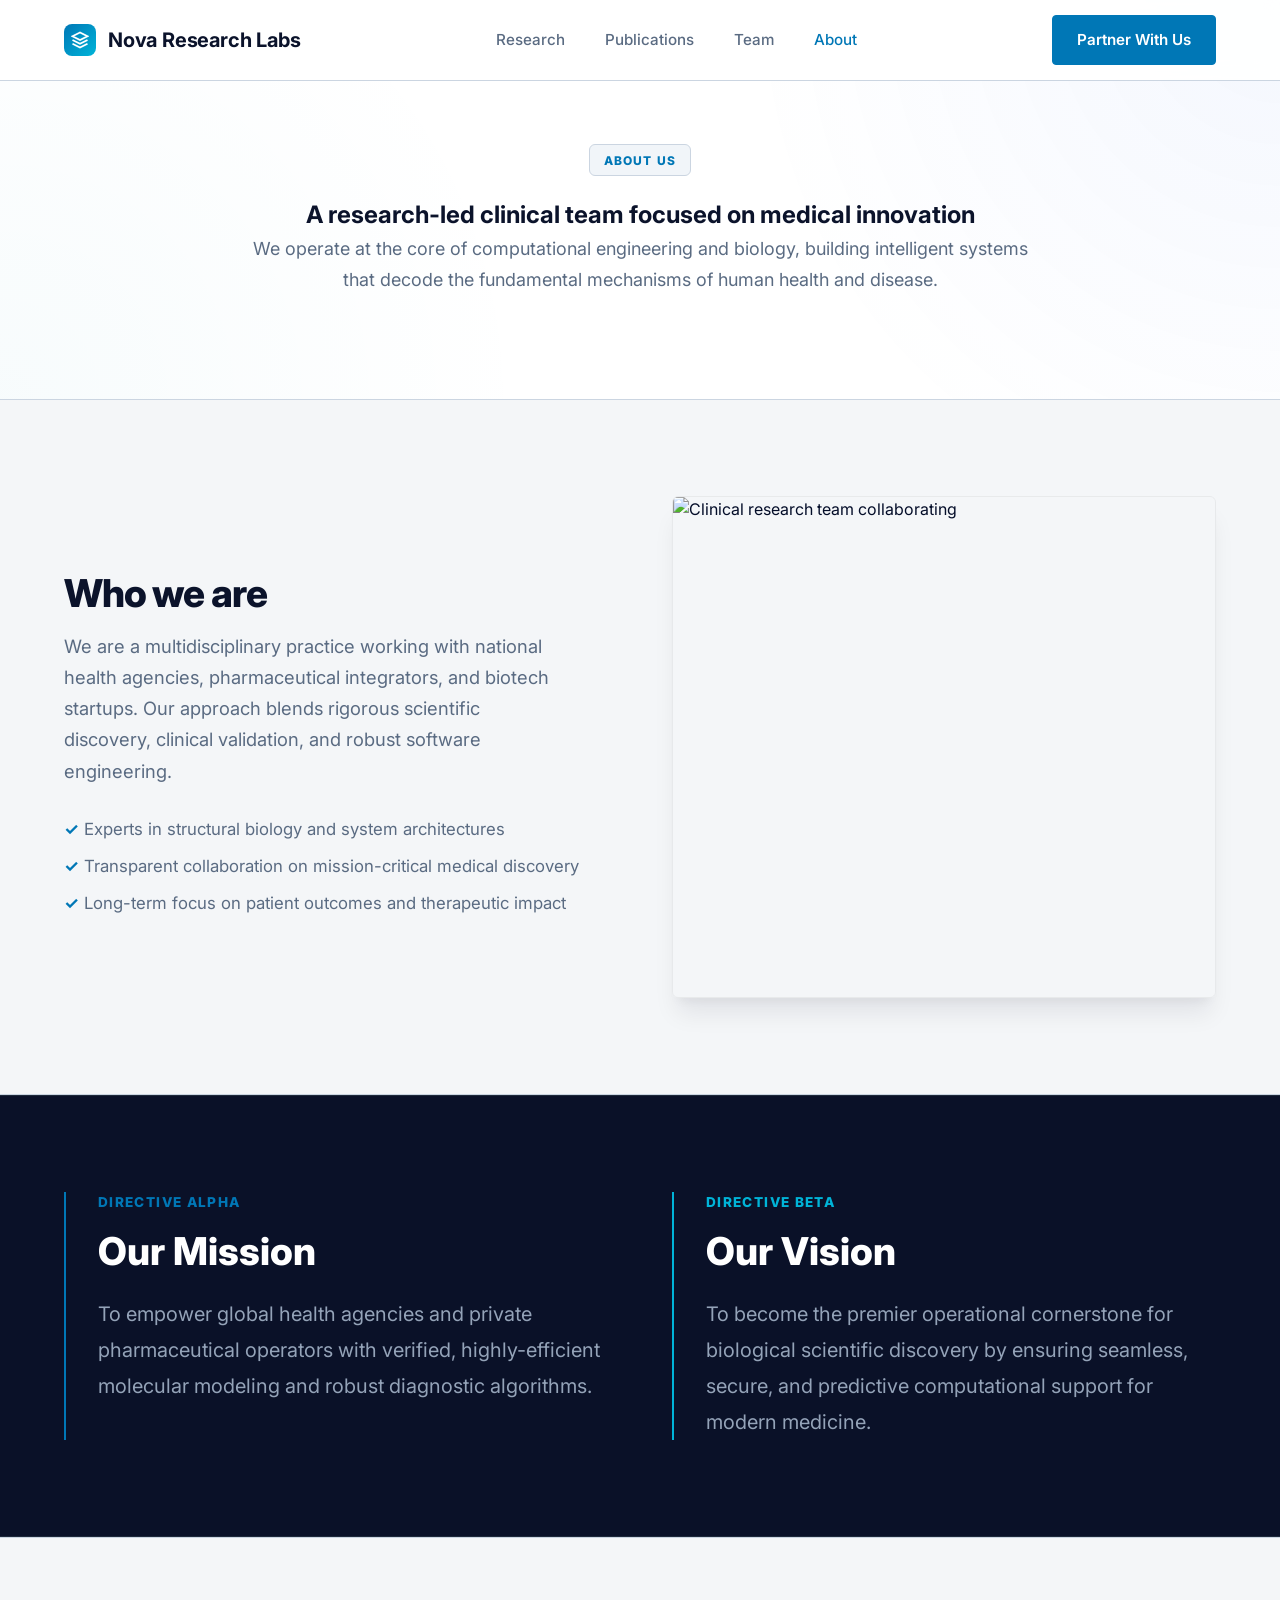
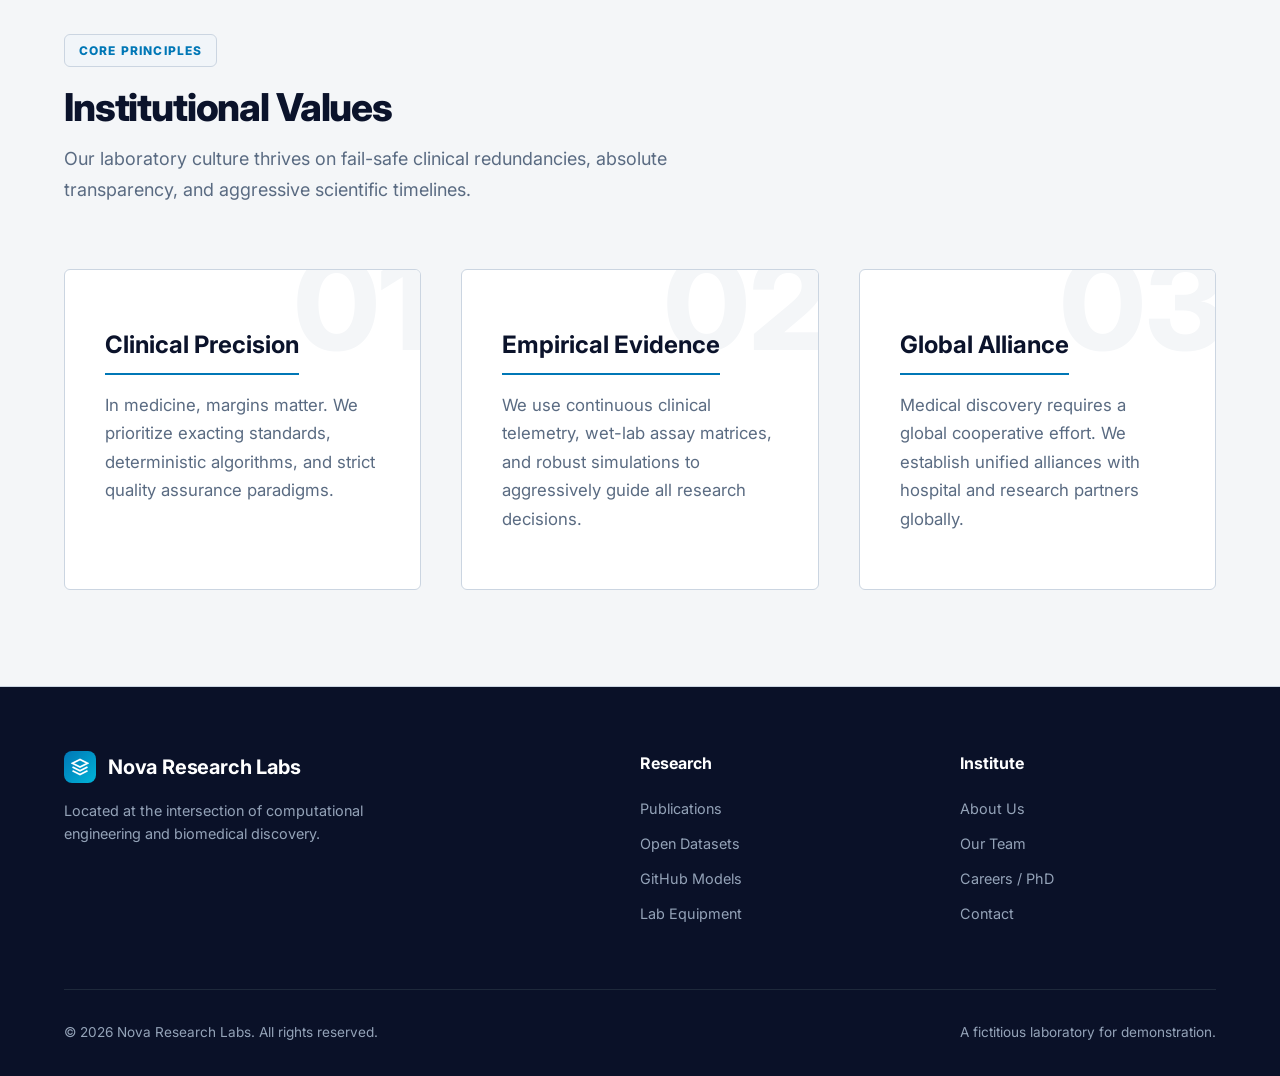
==== about.html @ 40b21d2a "initial commit" ====
<!DOCTYPE html>
<html lang="en">
<head>
  <meta charset="UTF-8" />
  <meta name="viewport" content="width=device-width, initial-scale=1.0" />
  <title>Nova Research Labs | About Us</title>
  <meta name="description" content="Learn about Nova Research Labs, our mission, vision, and values in delivering biomedical solutions." />
  <link rel="stylesheet" href="styles.css" />
  <script defer src="script.js"></script>
</head>
<body>

  <!-- Header -->
  <header class="site-header">
    <div class="container nav">
      <a class="brand" href="index.html">
        <div class="brand-icon">
          <svg viewBox="0 0 24 24"><path d="M12 2L2 7l10 5 10-5-10-5zM2 17l10 5 10-5M2 12l10 5 10-5"/></svg>
        </div>
        <span>Nova Research Labs</span>
      </a>
      <div class="nav-links">
        <a href="index.html">Research</a>
        <a href="index.html#publications">Publications</a>
        <a href="index.html#team">Team</a>
        <a class="active" href="about.html">About</a>
      </div>
      <a class="btn btn-primary" href="contact.html">Partner With Us</a>
    </div>
  </header>

  <main>
    <!-- Page Hero -->
    <section class="hero" style="padding-bottom: 3rem;">
      <div class="container">
        <div class="section-header text-center" style="max-width: 800px;">
          <span class="section-tag">About Us</span>
          <h1 class="hero-title-style">
            A research-led clinical team focused on <span class="text-gradient">medical innovation</span>
          </h1>
          <p class="section-desc">
            We operate at the core of computational engineering and biology, building intelligent systems that decode the fundamental mechanisms of human health and disease.
          </p>
        </div>
      </div>
    </section>

    <!-- Who We Are Split -->
    <section class="section section-bg-light">
      <div class="container hero-grid">
        <div class="hero-content">
          <h2 class="section-title">Who we are</h2>
          <p class="section-desc" style="margin-bottom: 1.5rem;">
            We are a multidisciplinary practice working with national health agencies, pharmaceutical integrators, and biotech startups. Our approach blends rigorous scientific discovery, clinical validation, and robust software engineering.
          </p>
          <ul style="color: var(--text-secondary); line-height: 2.2; font-size: 1.05rem;">
            <li><strong style="color: var(--accent-primary);">✓</strong> Experts in structural biology and system architectures</li>
            <li><strong style="color: var(--accent-primary);">✓</strong> Transparent collaboration on mission-critical medical discovery</li>
            <li><strong style="color: var(--accent-primary);">✓</strong> Long-term focus on patient outcomes and therapeutic impact</li>
          </ul>
        </div>
        <div class="hero-visual">
          <div class="hero-image-wrap">
            <img src="https://images.unsplash.com/photo-1581091226825-a6a2a5aee158?auto=format&fit=crop&w=1200&q=80" alt="Clinical research team collaborating" />
          </div>
        </div>
      </div>
    </section>

    <!-- Mission & Vision Dark Banner -->
    <section class="section" style="background: var(--bg-dark); border-top: 1px solid var(--border-dark); border-bottom: 1px solid var(--border-dark); padding: 6rem 0;">
      <div class="container">
        <div style="display: grid; grid-template-columns: repeat(auto-fit, minmax(300px, 1fr)); gap: 4rem;">
          
          <div style="border-left: 2px solid var(--accent-primary); padding-left: 2rem;">
            <span style="color: var(--accent-primary); font-weight: 800; font-size: 0.85rem; letter-spacing: 0.1em; text-transform: uppercase; margin-bottom: 1rem; display: block;">Directive Alpha</span>
            <h2 style="color: var(--surface-white); font-size: clamp(2rem, 3vw, 2.75rem); gap: 1rem; margin-bottom: 1.5rem; font-weight: 800; line-height: 1.1;">Our Mission</h2>
            <p style="color: var(--text-light); font-size: 1.25rem; line-height: 1.8;">
              To empower global health agencies and private pharmaceutical operators with verified, highly-efficient molecular modeling and robust diagnostic algorithms.
            </p>
          </div>

          <div style="border-left: 2px solid var(--accent-teal); padding-left: 2rem;">
            <span style="color: var(--accent-teal); font-weight: 800; font-size: 0.85rem; letter-spacing: 0.1em; text-transform: uppercase; margin-bottom: 1rem; display: block;">Directive Beta</span>
            <h2 style="color: var(--surface-white); font-size: clamp(2rem, 3vw, 2.75rem); margin-bottom: 1.5rem; font-weight: 800; line-height: 1.1;">Our Vision</h2>
            <p style="color: var(--text-light); font-size: 1.25rem; line-height: 1.8;">
              To become the premier operational cornerstone for biological scientific discovery by ensuring seamless, secure, and predictive computational support for modern medicine.
            </p>
          </div>

        </div>
      </div>
    </section>

    <!-- Core Values Premium Grid -->
    <section class="section section-bg-light">
      <div class="container">
        <div class="section-header" style="max-width: 700px; margin-bottom: 4rem;">
          <span class="section-tag">Core Principles</span>
          <h2 class="section-title">Institutional Values</h2>
          <p class="section-desc">Our laboratory culture thrives on fail-safe clinical redundancies, absolute transparency, and aggressive scientific timelines.</p>
        </div>

        <div style="display: grid; grid-template-columns: repeat(auto-fit, minmax(300px, 1fr)); gap: 2.5rem;">
          
          <div style="background: var(--surface-white); padding: 3.5rem 2.5rem; border: 1px solid var(--border-light); position: relative; overflow: hidden; border-radius: var(--radius-lg); transition: all var(--ease);" onmouseover="this.style.borderColor='var(--accent-primary)'; this.style.transform='translate(-4px, -4px)'; this.style.boxShadow='6px 6px 0px 0px var(--accent-primary)';" onmouseout="this.style.borderColor='var(--border-light)'; this.style.transform='none'; this.style.boxShadow='none';">
            <div style="font-size: 8rem; font-weight: 800; color: var(--bg-secondary); position: absolute; top: -30px; right: -10px; line-height: 1; z-index: 0; user-select: none;">01</div>
            <div style="position: relative; z-index: 1;">
              <h3 style="font-size: 1.5rem; margin-bottom: 1rem; color: var(--text-primary); border-bottom: 2px solid var(--accent-primary); padding-bottom: 0.5rem; display: inline-block;">Clinical Precision</h3>
              <p style="color: var(--text-secondary); font-size: 1.05rem; line-height: 1.7;">In medicine, margins matter. We prioritize exacting standards, deterministic algorithms, and strict quality assurance paradigms.</p>
            </div>
          </div>

          <div style="background: var(--surface-white); padding: 3.5rem 2.5rem; border: 1px solid var(--border-light); position: relative; overflow: hidden; border-radius: var(--radius-lg); transition: all var(--ease);" onmouseover="this.style.borderColor='var(--accent-primary)'; this.style.transform='translate(-4px, -4px)'; this.style.boxShadow='6px 6px 0px 0px var(--accent-primary)';" onmouseout="this.style.borderColor='var(--border-light)'; this.style.transform='none'; this.style.boxShadow='none';">
            <div style="font-size: 8rem; font-weight: 800; color: var(--bg-secondary); position: absolute; top: -30px; right: -10px; line-height: 1; z-index: 0; user-select: none;">02</div>
            <div style="position: relative; z-index: 1;">
              <h3 style="font-size: 1.5rem; margin-bottom: 1rem; color: var(--text-primary); border-bottom: 2px solid var(--accent-primary); padding-bottom: 0.5rem; display: inline-block;">Empirical Evidence</h3>
              <p style="color: var(--text-secondary); font-size: 1.05rem; line-height: 1.7;">We use continuous clinical telemetry, wet-lab assay matrices, and robust simulations to aggressively guide all research decisions.</p>
            </div>
          </div>

          <div style="background: var(--surface-white); padding: 3.5rem 2.5rem; border: 1px solid var(--border-light); position: relative; overflow: hidden; border-radius: var(--radius-lg); transition: all var(--ease);" onmouseover="this.style.borderColor='var(--accent-primary)'; this.style.transform='translate(-4px, -4px)'; this.style.boxShadow='6px 6px 0px 0px var(--accent-primary)';" onmouseout="this.style.borderColor='var(--border-light)'; this.style.transform='none'; this.style.boxShadow='none';">
            <div style="font-size: 8rem; font-weight: 800; color: var(--bg-secondary); position: absolute; top: -30px; right: -10px; line-height: 1; z-index: 0; user-select: none;">03</div>
            <div style="position: relative; z-index: 1;">
              <h3 style="font-size: 1.5rem; margin-bottom: 1rem; color: var(--text-primary); border-bottom: 2px solid var(--accent-primary); padding-bottom: 0.5rem; display: inline-block;">Global Alliance</h3>
              <p style="color: var(--text-secondary); font-size: 1.05rem; line-height: 1.7;">Medical discovery requires a global cooperative effort. We establish unified alliances with hospital and research partners globally.</p>
            </div>
          </div>

        </div>
      </div>
    </section>

  </main>

  <!-- Footer -->
  <footer class="site-footer">
    <div class="container">
      <div class="footer-grid">
        <div class="footer-brand">
          <a class="brand" href="index.html">
            <div class="brand-icon">
              <svg viewBox="0 0 24 24"><path d="M12 2L2 7l10 5 10-5-10-5zM2 17l10 5 10-5M2 12l10 5 10-5"/></svg>
            </div>
            <span>Nova Research Labs</span>
          </a>
          <p>Located at the intersection of computational engineering and biomedical discovery.</p>
        </div>
        <div class="footer-col">
          <h4>Research</h4>
          <div class="footer-links">
            <a href="index.html#publications">Publications</a>
            <a href="research.html">Open Datasets</a>
            <a href="projects.html">GitHub Models</a>
            <a href="research.html">Lab Equipment</a>
          </div>
        </div>
        <div class="footer-col">
          <h4>Institute</h4>
          <div class="footer-links">
            <a href="about.html">About Us</a>
            <a href="index.html#team">Our Team</a>
            <a href="contact.html">Careers / PhD</a>
            <a href="contact.html">Contact</a>
          </div>
        </div>
      </div>
      <div class="copyright">
        <span>&copy; <span id="year">2026</span> Nova Research Labs. All rights reserved.</span>
        <span>A fictitious laboratory for demonstration.</span>
      </div>
    </div>
  </footer>

</body>
</html>
---- styles.css ----
@import url('https://fonts.googleapis.com/css2?family=Inter:wght@300;400;500;600;700&display=swap');

:root {
  /* Industrial Medical Palette */
  --bg-primary: #ffffff;
  --bg-secondary: #f4f6f8; /* Crisp industrial gray */
  --bg-dark: #0a1128; /* Deep industrial navy */
  
  --surface-white: #ffffff;
  --surface-gray: #f1f5f9;
  --surface-dark: #121d3f;
  
  --text-primary: #0b132b;
  --text-secondary: #5a6b82;
  --text-light: #94a3b8;
  --text-inverse: #f8fafc;
  
  --accent-primary: #0077b6; /* Rich corporate medical blue */
  --accent-hover: #023e8a;
  --accent-light: #e0f2fe;
  --accent-teal: #00b4d8; /* Clinical Cyan */
  
  --border-light: #cbd5e1;
  --border-dark: #1e293b;
  
  /* Precision Layout & Utility */
  --radius-lg: 6px; /* Precise machined edge */
  --radius-md: 4px;
  --radius-sm: 2px;
  --container: min(1200px, 90vw);
  --ease: 250ms cubic-bezier(0.2, 0.8, 0.2, 1);
  
  /* Precision Shadows */
  --shadow-sm: 0 1px 2px 0 rgba(11, 19, 43, 0.05);
  --shadow-md: 0 4px 6px -1px rgba(11, 19, 43, 0.05), 0 2px 4px -2px rgba(11, 19, 43, 0.05);
  --shadow-lg: 0 10px 20px -3px rgba(11, 19, 43, 0.06), 0 4px 6px -4px rgba(11, 19, 43, 0.05);
  --shadow-xl: 0 20px 25px -5px rgba(11, 19, 43, 0.08), 0 8px 10px -6px rgba(11, 19, 43, 0.05);
}

*, *::before, *::after {
  box-sizing: border-box;
}

html {
  scroll-behavior: smooth;
}

body {
  margin: 0;
  font-family: 'Inter', system-ui, -apple-system, sans-serif;
  color: var(--text-primary);
  background-color: var(--bg-primary);
  line-height: 1.6;
  -webkit-font-smoothing: antialiased;
}

img {
  max-width: 100%;
  display: block;
}

a {
  text-decoration: none;
  color: inherit;
  transition: color var(--ease);
}

ul {
  list-style: none;
  margin: 0;
  padding: 0;
}

h1, h2, h3, h4, p {
  margin: 0;
}

.container {
  width: var(--container);
  margin-inline: auto;
}

/* Sections */
.section {
  padding: 6rem 0;
}

.section-bg-light {
  background-color: var(--bg-secondary);
  border-top: 1px solid var(--border-light);
  border-bottom: 1px solid var(--border-light);
}

.section-bg-dark {
  background-color: var(--bg-dark);
  color: var(--text-inverse);
}

.section-header {
  margin-bottom: 3.5rem;
  max-width: 700px;
}

.section-header.text-center {
  margin-inline: auto;
  text-align: center;
}

.section-tag {
  display: inline-block;
  font-size: 0.75rem;
  font-weight: 800;
  text-transform: uppercase;
  letter-spacing: 0.1em;
  color: var(--accent-primary);
  background: var(--surface-gray);
  border: 1px solid var(--border-light);
  padding: 0.35rem 0.85rem;
  border-radius: var(--radius-lg);
  margin-bottom: 1.2rem;
}

.section-bg-dark .section-tag {
  background: rgba(37, 99, 235, 0.1);
  color: #60a5fa; /* Blue 400 */
  border-color: rgba(37, 99, 235, 0.3);
}

.section-title {
  font-size: clamp(2rem, 3vw, 2.75rem);
  font-weight: 800;
  line-height: 1.1;
  letter-spacing: -0.03em;
  margin-bottom: 1rem;
}

.section-desc {
  color: var(--text-secondary);
  font-size: 1.125rem;
  line-height: 1.7;
}

.section-bg-dark .section-desc {
  color: var(--text-light);
}

/* Header & Nav */
.site-header {
  position: fixed;
  top: 0;
  width: 100%;
  z-index: 100;
  background: rgba(255, 255, 255, 0.9);
  backdrop-filter: blur(12px);
  border-bottom: 1px solid var(--border-light);
  transition: all var(--ease);
}

.nav {
  display: flex;
  align-items: center;
  justify-content: space-between;
  height: 80px;
}

.brand {
  display: flex;
  align-items: center;
  gap: 0.75rem;
  font-weight: 700;
  font-size: 1.25rem;
  color: var(--text-primary);
  letter-spacing: -0.01em;
}

.brand-icon {
  width: 32px;
  height: 32px;
  background: linear-gradient(135deg, var(--accent-primary) 0%, var(--accent-teal) 100%);
  border-radius: 8px;
  display: flex;
  align-items: center;
  justify-content: center;
}

.brand-icon svg {
  width: 18px;
  height: 18px;
  fill: none;
  stroke: white;
  stroke-width: 2.5;
}

.nav-links {
  display: flex;
  gap: 2.5rem;
}

.nav-links a {
  font-size: 0.95rem;
  font-weight: 500;
  color: var(--text-secondary);
  position: relative;
}

.nav-links a:hover,
.nav-links a.active {
  color: var(--accent-primary);
}

/* Buttons */
.btn {
  display: inline-flex;
  align-items: center;
  justify-content: center;
  font-weight: 600;
  font-size: 0.95rem;
  padding: 0.75rem 1.5rem;
  border-radius: var(--radius-md);
  transition: all var(--ease);
  cursor: pointer;
  border: 1px solid transparent;
}

.btn-primary {
  background-color: var(--accent-primary);
  color: white;
  border: 1px solid var(--accent-primary);
}

.btn-primary:hover {
  background-color: var(--surface-white);
  color: var(--accent-primary);
  box-shadow: 4px 4px 0px 0px var(--accent-primary);
  transform: translate(-3px, -3px);
}

.btn-secondary {
  background-color: transparent;
  color: var(--text-primary);
  border-color: var(--border-light);
}

.btn-secondary:hover {
  border-color: var(--text-primary);
  background-color: var(--bg-secondary);
}

/* Hero Section */
.hero {
  padding: 9rem 0 6rem;
  background: radial-gradient(circle at top right, rgba(37, 99, 235, 0.05), transparent 40%),
              radial-gradient(circle at bottom left, rgba(8, 145, 178, 0.03), transparent 40%);
  overflow: hidden;
}

.hero-grid {
  display: grid;
  grid-template-columns: 1fr 1fr;
  gap: 4rem;
  align-items: center;
}

.hero-content h1 {
  font-size: clamp(2.5rem, 4.5vw, 4rem);
  font-weight: 800;
  line-height: 1.1;
  letter-spacing: -0.03em;
  margin-bottom: 1.5rem;
  color: var(--text-primary);
}

.hero-content h1 span {
  background: linear-gradient(to right, var(--accent-primary), var(--accent-teal));
  -webkit-background-clip: text;
  background-clip: text;
  -webkit-text-fill-color: transparent;
}

.hero-content p {
  font-size: 1.15rem;
  color: var(--text-secondary);
  margin-bottom: 2.5rem;
  max-width: 500px;
}

.hero-actions {
  display: flex;
  gap: 1rem;
}

.hero-visual {
  position: relative;
}

.hero-image-wrap {
  position: relative;
  border-radius: var(--radius-lg);
  overflow: hidden;
  box-shadow: var(--shadow-xl);
  border: 1px solid rgba(0,0,0,0.05);
}

.hero-image-wrap img {
  width: 100%;
  height: 500px;
  object-fit: cover;
  filter: contrast(1.05) saturate(1.1);
}

.hero-stats {
  position: absolute;
  bottom: -20px;
  left: -20px;
  background: white;
  padding: 1.5rem;
  border-radius: var(--radius-md);
  box-shadow: var(--shadow-lg);
  border: 1px solid var(--border-light);
  display: flex;
  gap: 2rem;
}

.stat-item h4 {
  font-size: 1.75rem;
  font-weight: 700;
  color: var(--accent-primary);
  line-height: 1;
  margin-bottom: 0.25rem;
}

.stat-item p {
  font-size: 0.85rem;
  font-weight: 500;
  color: var(--text-secondary);
  text-transform: uppercase;
  letter-spacing: 0.05em;
}

/* Partners Band - Marquee */
.partners-marquee-wrapper {
  padding: 4rem 0;
  background: var(--bg-secondary);
  border-bottom: 1px solid var(--border-light);
  position: relative;
  overflow: hidden;
}

.partners-heading {
  text-align: center;
  font-size: 0.85rem;
  font-weight: 600;
  color: var(--text-light);
  text-transform: uppercase;
  letter-spacing: 0.05em;
  margin-bottom: 2rem;
}

.marquee-glass {
  max-width: 1200px;
  margin: 0 auto;
  position: relative;
  overflow: hidden;
  background: rgba(255, 255, 255, 0.4);
  backdrop-filter: blur(12px);
  border: 1px solid rgba(226, 232, 240, 0.8);
  border-radius: var(--radius-lg);
  padding: 1.5rem 0;
  box-shadow: var(--shadow-sm);
  /* Gradient masks to fade out edges smoothly */
  mask-image: linear-gradient(to right, transparent, black 10%, black 90%, transparent);
  -webkit-mask-image: linear-gradient(to right, transparent, black 10%, black 90%, transparent);
}

.marquee-content {
  display: flex;
  width: max-content;
  animation: marquee 30s linear infinite;
  gap: 5rem;
  padding-left: 5rem; /* Gap matched for seamless loop */
}

.marquee-content:hover {
  animation-play-state: paused;
}

@keyframes marquee {
  0% { transform: translateX(0); }
  100% { transform: translateX(calc(-50% - 2.5rem)); } /* Moves halfway including half gap */
}

.partner-logo {
  font-size: 1.3rem;
  font-weight: 700;
  color: var(--text-secondary);
  display: flex;
  align-items: center;
  gap: 0.6rem;
  opacity: 0.55;
  filter: grayscale(100%);
  transition: all var(--ease);
  cursor: default;
}

.partner-logo:hover {
  opacity: 1;
  filter: grayscale(0%);
  color: var(--accent-primary);
  transform: scale(1.03);
  text-shadow: 0 4px 12px rgba(37, 99, 235, 0.15);
}

.partner-logo svg {
  transition: all var(--ease);
}

.partner-logo:hover svg {
  stroke: var(--accent-primary);
  filter: drop-shadow(0 0 8px rgba(37, 99, 235, 0.3));
}

/* Research Areas */
.grid-3 {
  display: grid;
  grid-template-columns: repeat(auto-fit, minmax(min(300px, 100%), 1fr));
  gap: 2rem;
}

.research-card {
  background: var(--surface-white);
  border: 1px solid var(--border-light);
  border-radius: var(--radius-lg);
  transition: all var(--ease);
  position: relative;
  overflow: hidden;
  display: flex;
  flex-direction: column;
}

.research-card-banner {
  width: 100%;
  height: 160px;
  object-fit: cover;
  border-bottom: 1px solid var(--border-light);
}

.research-card-body {
  padding: 2.5rem 2rem;
  flex: 1;
}

.research-card::before {
  content: '';
  position: absolute;
  top: 0; left: 0; right: 0;
  height: 4px;
  background: linear-gradient(to right, var(--accent-primary), var(--accent-teal));
  opacity: 0;
  transition: opacity var(--ease);
  z-index: 2;
}

.research-card:hover {
  transform: translate(-4px, -4px);
  box-shadow: 6px 6px 0px 0px var(--accent-primary);
  border-color: var(--accent-primary);
}

.research-card:hover::before {
  opacity: 1;
}

.card-icon {
  width: 48px;
  height: 48px;
  background: var(--accent-light);
  color: var(--accent-primary);
  border-radius: var(--radius-md);
  display: flex;
  align-items: center;
  justify-content: center;
  margin-bottom: 1.5rem;
}

.card-icon svg {
  width: 24px; height: 24px;
  fill: none; stroke: currentColor; stroke-width: 2;
}

.research-card h3 {
  font-size: 1.25rem;
  margin-bottom: 1rem;
  color: var(--text-primary);
}

.research-card p {
  color: var(--text-secondary);
  font-size: 0.95rem;
  line-height: 1.6;
}

/* Publications */
.pub-list {
  display: flex;
  flex-direction: column;
  gap: 1.5rem;
}

.pub-item {
  display: flex;
  gap: 1.5rem;
  padding: 1.5rem;
  background: var(--surface-white);
  border: 1px solid var(--border-light);
  border-radius: var(--radius-md);
  transition: all var(--ease);
}

.pub-item:hover {
  border-color: var(--accent-primary);
  box-shadow: var(--shadow-md);
}

.pub-year {
  font-size: 1.25rem;
  font-weight: 700;
  color: var(--accent-primary);
  min-width: 60px;
}

.pub-content h4 {
  font-size: 1.1rem;
  color: var(--text-primary);
  margin-bottom: 0.5rem;
  line-height: 1.4;
}

.pub-authors {
  color: var(--text-secondary);
  font-size: 0.9rem;
  margin-bottom: 0.5rem;
}

.pub-journal {
  font-style: italic;
  font-size: 0.85rem;
  color: var(--text-light);
}

.pub-links {
  margin-top: 1rem;
  display: flex;
  gap: 1rem;
}

.pub-link {
  font-size: 0.85rem;
  font-weight: 600;
  color: var(--accent-primary);
  display: flex;
  align-items: center;
  gap: 0.25rem;
}

.pub-link:hover {
  text-decoration: underline;
}

/* Team / Leadership */
.grid-4 {
  display: grid;
  grid-template-columns: repeat(auto-fit, minmax(min(220px, 100%), 1fr));
  gap: 2rem;
}

.team-card {
  text-align: center;
}

.team-img {
  width: 100%;
  aspect-ratio: 1/1;
  border-radius: var(--radius-lg);
  overflow: hidden;
  margin-bottom: 1.25rem;
  background: var(--bg-secondary);
}

.team-img img {
  width: 100%;
  height: 100%;
  object-fit: cover;
  filter: grayscale(0.2);
  transition: all var(--ease);
}

.team-card:hover .team-img img {
  filter: grayscale(0);
  transform: scale(1.05);
}

.team-card h4 {
  font-size: 1.1rem;
  margin-bottom: 0.25rem;
}

.team-card p {
  color: var(--accent-primary);
  font-size: 0.85rem;
  font-weight: 500;
}

/* CTA */
.cta-box {
  background: linear-gradient(135deg, var(--accent-primary) 0%, var(--accent-hover) 100%);
  border-radius: var(--radius-lg);
  padding: 4rem;
  text-align: center;
  color: white;
  position: relative;
  overflow: hidden;
}

.cta-box::after {
  content: '';
  position: absolute;
  top: 0; left: 0; right: 0; bottom: 0;
  background: url("data:image/svg+xml,%3Csvg width='60' height='60' viewBox='0 0 60 60' xmlns='http://www.w3.org/2000/svg'%3E%3Cpath d='M54.627 0l.83.83-54.627 54.627-.83-.83L54.627 0zM0 54.627l.83.83-54.627 54.627-.83-.83L0 54.627z' fill='%23ffffff' fill-opacity='0.05' fill-rule='evenodd'/%3E%3C/svg%3E");
}

.cta-box h2 {
  font-size: 2.5rem;
  font-weight: 700;
  margin-bottom: 1rem;
  position: relative; z-index: 1;
}

.cta-box p {
  font-size: 1.1rem;
  opacity: 0.9;
  margin-bottom: 2rem;
  max-width: 600px;
  margin-inline: auto;
  position: relative; z-index: 1;
}

.cta-box .btn {
  background: white;
  color: var(--accent-primary);
  position: relative; z-index: 1;
}

.cta-box .btn:hover {
  background: var(--bg-secondary);
  transform: translateY(-2px);
}

/* Footer */
.site-footer {
  background: var(--bg-dark);
  color: var(--text-light);
  padding: 4rem 0 2rem;
}

.footer-grid {
  display: grid;
  grid-template-columns: 2fr 1fr 1fr;
  gap: 4rem;
  margin-bottom: 4rem;
}

.footer-brand .brand {
  color: white;
  margin-bottom: 1rem;
}

.footer-brand p {
  max-width: 300px;
  font-size: 0.9rem;
}

.footer-col h4 {
  color: white;
  font-size: 1rem;
  margin-bottom: 1.25rem;
}

.footer-links {
  display: flex;
  flex-direction: column;
  gap: 0.75rem;
}

.footer-links a {
  font-size: 0.9rem;
}

.footer-links a:hover {
  color: white;
}

.copyright {
  border-top: 1px solid var(--border-dark);
  padding-top: 2rem;
  display: flex;
  justify-content: space-between;
  font-size: 0.85rem;
}

/* Responsive & Mobile Optimization */
@media (max-width: 1024px) {
  /* Tablets and 'Desktop Site' Mobile */
  .hero-grid {
    grid-template-columns: 1fr;
    text-align: center;
    gap: 3rem;
  }
  .hero-content p {
    margin-inline: auto;
  }
  .hero-actions {
    justify-content: center;
  }
  .hero-content h1 {
    font-size: clamp(2rem, 5vw, 3.5rem);
  }
  .hero-stats {
    position: relative;
    bottom: auto;
    left: auto;
    margin-top: 1.5rem;
    justify-content: center;
  }
  .nav {
    flex-wrap: wrap;
    justify-content: space-between;
    height: auto;
    padding: 1.5rem 0;
    gap: 1.5rem;
  }
  .nav-links {
    order: 3;
    width: 100%;
    justify-content: center;
    gap: 2rem;
  }
  .footer-grid {
    grid-template-columns: 1fr;
    gap: 2.5rem;
    text-align: center;
  }
  .footer-brand p {
    margin-inline: auto;
  }
}

@media (max-width: 768px) {
  /* Mobile Devices Portrait */
  .nav {
    justify-content: center;
  }
  .nav-links {
    flex-wrap: wrap;
    gap: 1rem;
    font-size: 0.9rem;
  }
  .btn-primary {
    font-size: 0.85rem;
    padding: 0.5rem 1rem;
  }
  .hero {
    padding: 4rem 0 2rem;
  }
  .section {
    padding: 4rem 0;
  }
  .section-title {
    font-size: 2rem;
  }
  .pub-item {
    flex-direction: column;
    gap: 0.5rem;
    align-items: flex-start;
  }
  .pub-year {
    font-size: 1rem;
  }
  /* Fix Marquee for Mobile */
  .marquee-glass {
    padding: 1rem 0;
  }
  .partner-logo {
    font-size: 1rem;
  }
  /* Contact Form Mobile */
  #contact-form-grid {
    grid-template-columns: 1fr !important;
  }
  .copyright {
    flex-direction: column;
    text-align: center;
    gap: 0.5rem;
  }
}
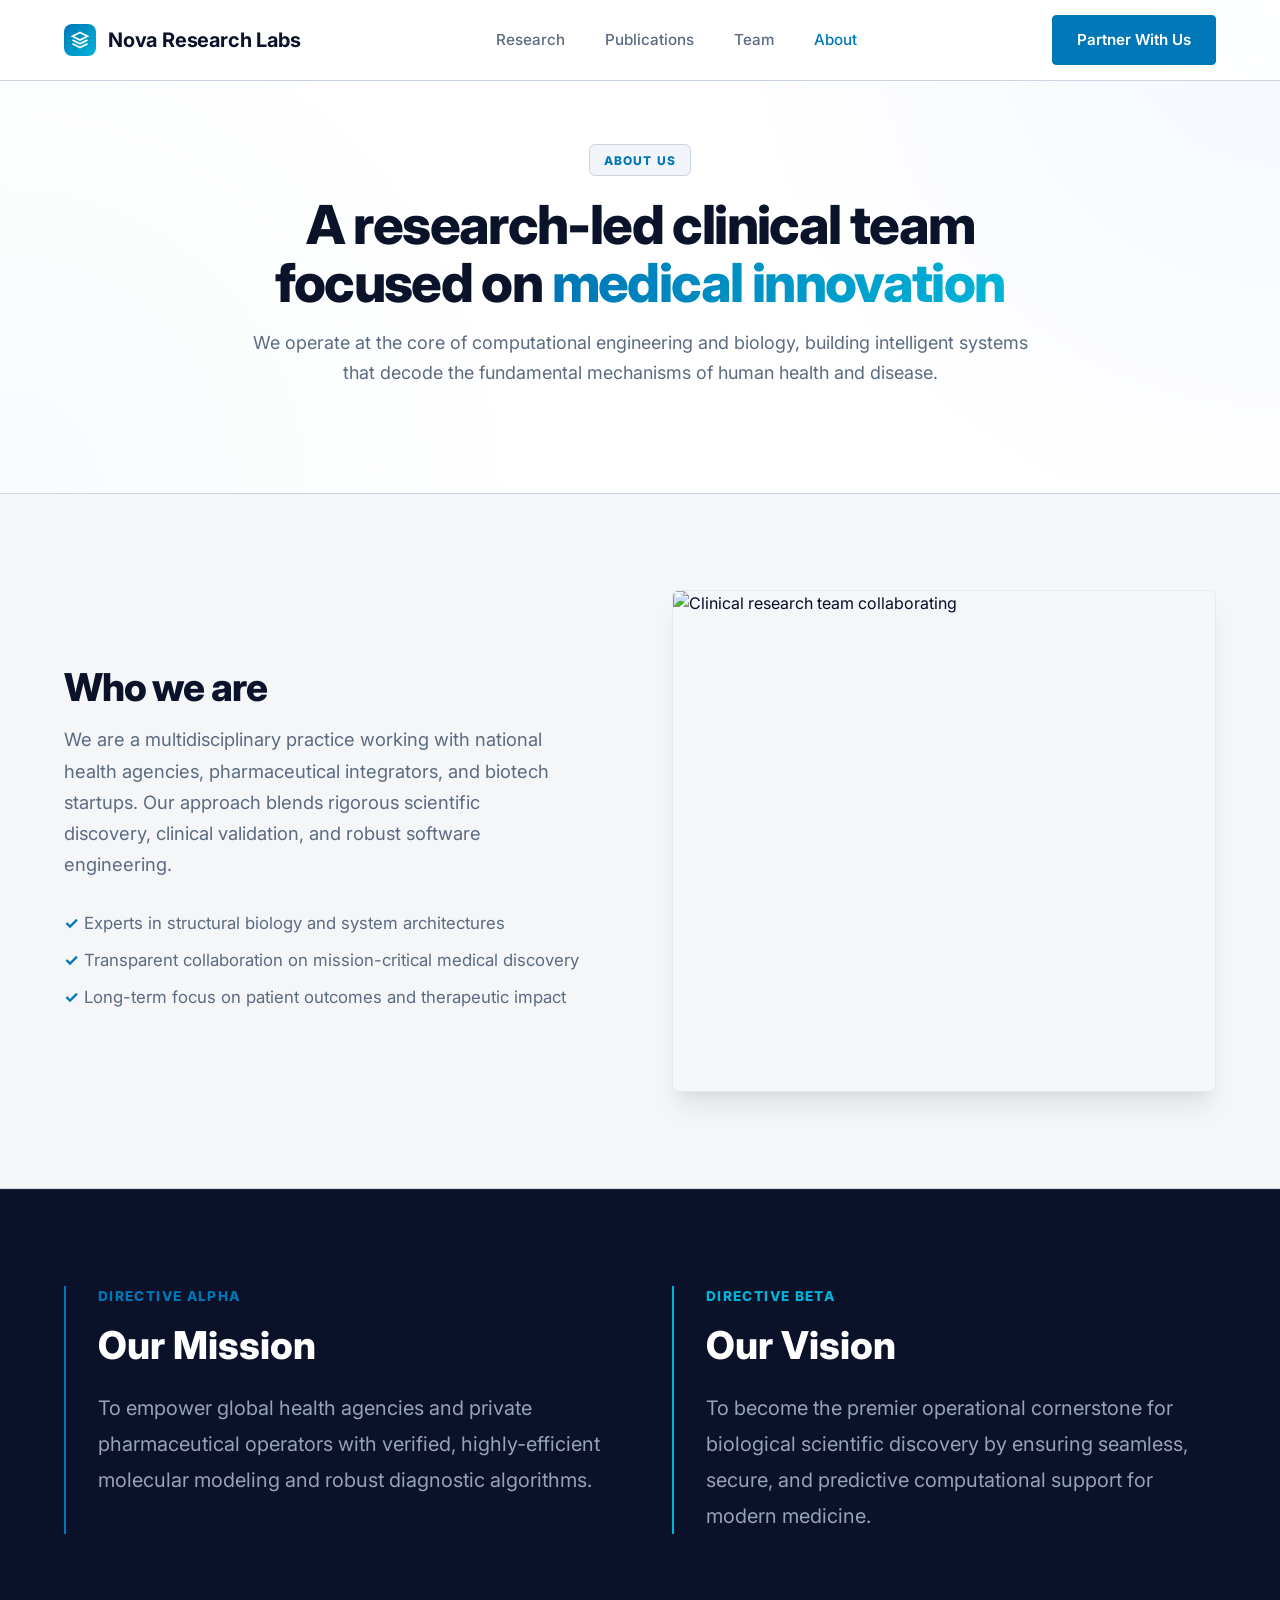
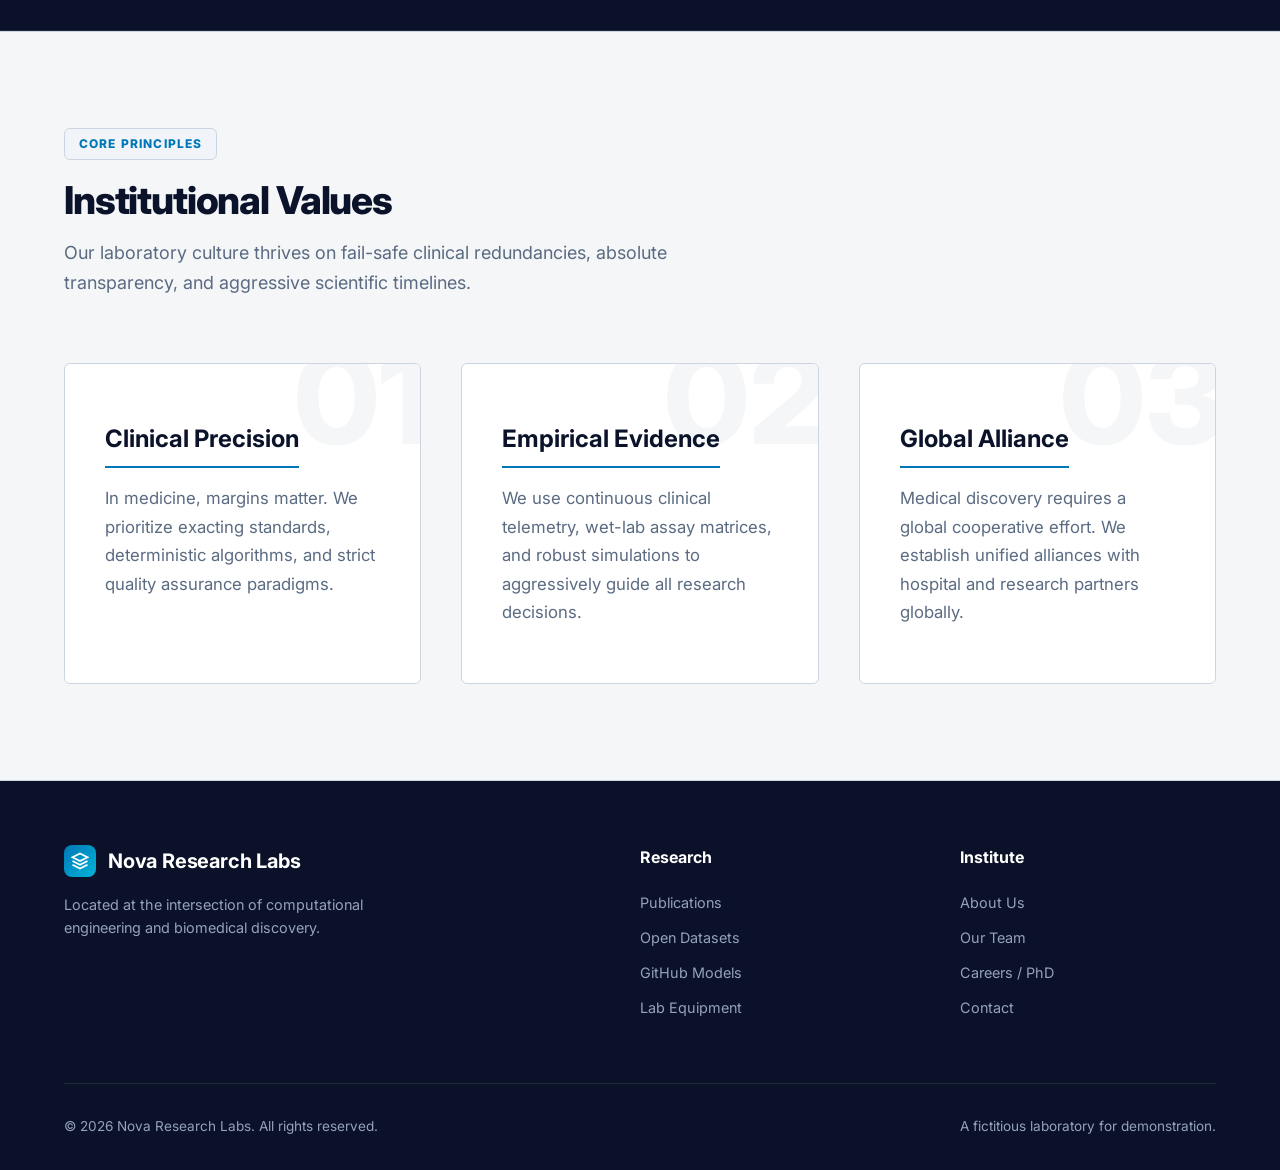
==== commit b5d89848: "update website content" ====
--- a/about.html
+++ b/about.html
@@ -54,9 +54,9 @@
             We are a multidisciplinary practice working with national health agencies, pharmaceutical integrators, and biotech startups. Our approach blends rigorous scientific discovery, clinical validation, and robust software engineering.
           </p>
           <ul style="color: var(--text-secondary); line-height: 2.2; font-size: 1.05rem;">
-            <li><strong style="color: var(--accent-primary);">✓</strong> Experts in structural biology and system architectures</li>
-            <li><strong style="color: var(--accent-primary);">✓</strong> Transparent collaboration on mission-critical medical discovery</li>
-            <li><strong style="color: var(--accent-primary);">✓</strong> Long-term focus on patient outcomes and therapeutic impact</li>
+            <li><strong style="color: var(--accent-primary);">&#10003;</strong> Experts in structural biology and system architectures</li>
+            <li><strong style="color: var(--accent-primary);">&#10003;</strong> Transparent collaboration on mission-critical medical discovery</li>
+            <li><strong style="color: var(--accent-primary);">&#10003;</strong> Long-term focus on patient outcomes and therapeutic impact</li>
           </ul>
         </div>
         <div class="hero-visual">
--- a/styles.css
+++ b/styles.css
@@ -3,6 +3,7 @@
 :root {
   /* Industrial Medical Palette */
   --bg-primary: #ffffff;
+  --bg-main: #ffffff;
   --bg-secondary: #f4f6f8; /* Crisp industrial gray */
   --bg-dark: #0a1128; /* Deep industrial navy */
   
@@ -144,6 +145,25 @@
   color: var(--text-light);
 }
 
+.hero-title-style {
+  font-size: clamp(2.4rem, 4.2vw, 3.8rem);
+  font-weight: 800;
+  line-height: 1.08;
+  letter-spacing: -0.03em;
+  margin-bottom: 1rem;
+}
+
+.text-gradient {
+  background: linear-gradient(90deg, var(--accent-primary), var(--accent-teal));
+  -webkit-background-clip: text;
+  background-clip: text;
+  color: transparent;
+}
+
+.pt-0 {
+  padding-top: 0 !important;
+}
+
 /* Header & Nav */
 .site-header {
   position: fixed;
@@ -802,4 +822,3 @@
     gap: 0.5rem;
   }
 }
-
